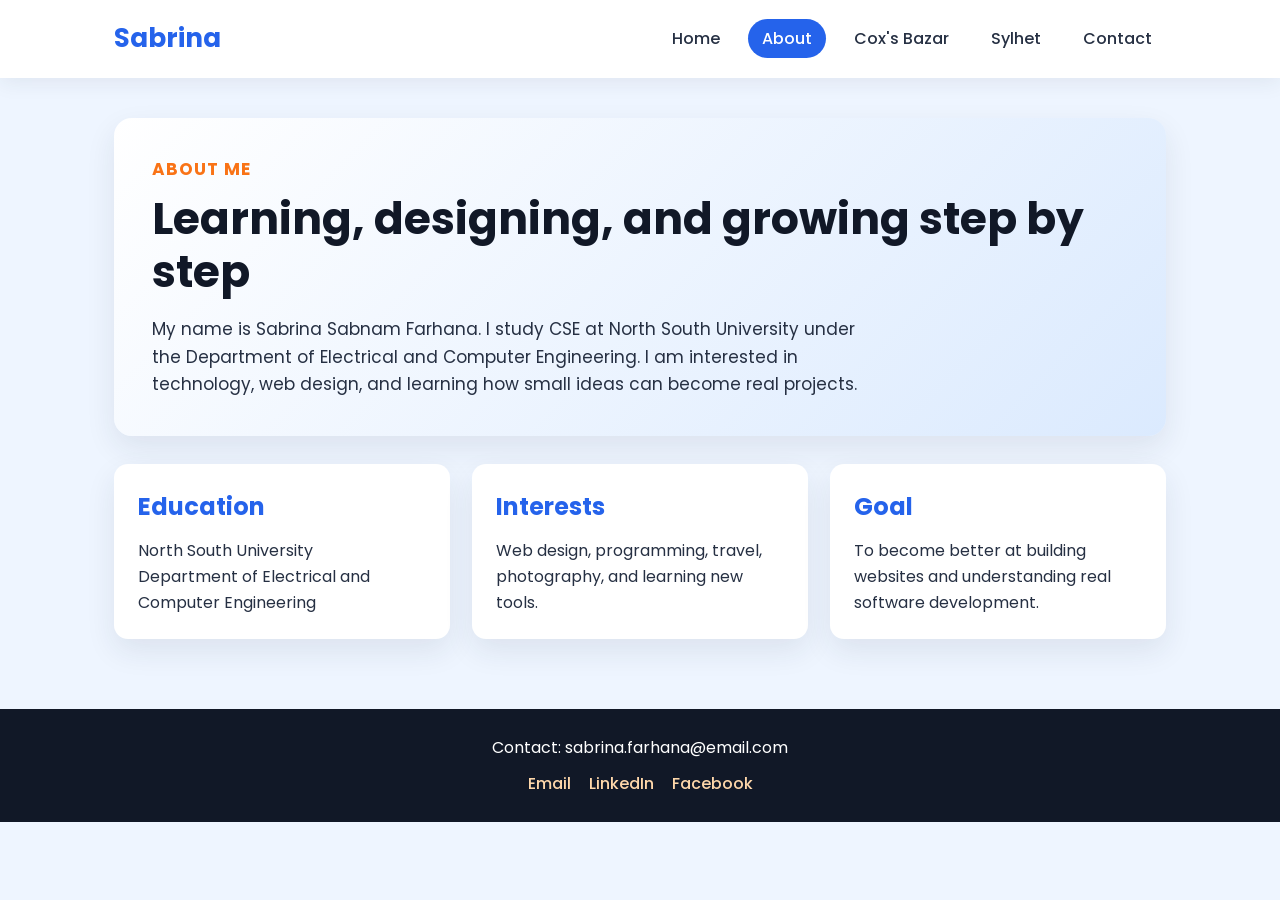
==== about.html @ 616295a6 "First commit manual coded" ====
<!DOCTYPE html>
<html lang="en">
<head>
    <meta charset="UTF-8">
    <meta name="viewport" content="width=device-width, initial-scale=1.0">
    <title>About Sabrina</title>
    <link rel="preconnect" href="https://fonts.googleapis.com">
    <link rel="preconnect" href="https://fonts.gstatic.com" crossorigin>
    <link href="https://fonts.googleapis.com/css2?family=Poppins:wght@400;500;600;700&display=swap" rel="stylesheet">
    <link rel="stylesheet" href="css/style.css">
</head>
<body>
    <header>
        <nav class="navbar">
            <a href="index.html" class="logo">Sabrina</a>
            <ul>
                <li><a href="index.html">Home</a></li>
                <li><a class="active" href="about.html">About</a></li>
                <li><a href="coxsbazar.html">Cox's Bazar</a></li>
                <li><a href="sylhet.html">Sylhet</a></li>
                <li><a href="contact.html">Contact</a></li>
            </ul>
        </nav>
    </header>

    <main>
        <section class="page-hero about-hero">
            <p class="small-title">About Me</p>
            <h1>Learning, designing, and growing step by step</h1>
            <p>
                My name is Sabrina Sabnam Farhana. I study CSE at North South University under the Department of Electrical and Computer Engineering.
                I am interested in technology, web design, and learning how small ideas can become real projects.
            </p>
        </section>

        <section class="info-grid">
            <div class="info-box">
                <h2>Education</h2>
                <p>North South University</p>
                <p>Department of Electrical and Computer Engineering</p>
            </div>
            <div class="info-box">
                <h2>Interests</h2>
                <p>Web design, programming, travel, photography, and learning new tools.</p>
            </div>
            <div class="info-box">
                <h2>Goal</h2>
                <p>To become better at building websites and understanding real software development.</p>
            </div>
        </section>
    </main>

    <footer>
        <p>Contact: sabrina.farhana@email.com</p>
        <div class="social-links">
            <a href="mailto:sabrina.farhana@email.com">Email</a>
            <a href="https://www.linkedin.com" target="_blank">LinkedIn</a>
            <a href="https://www.facebook.com" target="_blank">Facebook</a>
        </div>
    </footer>
</body>
</html>
---- css/style.css ----
* {
    box-sizing: border-box;
    margin: 0;
    padding: 0;
}

body {
    font-family: "Poppins", sans-serif;
    color: #263043;
    background: #eef5ff;
    line-height: 1.6;
}

a {
    text-decoration: none;
    color: inherit;
}

img {
    width: 100%;
    display: block;
}

header {
    background: #ffffff;
    box-shadow: 0 4px 20px rgba(38, 48, 67, 0.08);
    position: sticky;
    top: 0;
    z-index: 10;
}

.navbar {
    max-width: 1100px;
    margin: auto;
    padding: 18px 24px;
    display: flex;
    align-items: center;
    justify-content: space-between;
    gap: 20px;
}

.logo {
    font-size: 26px;
    font-weight: 700;
    color: #2563eb;
}

.navbar ul {
    list-style: none;
    display: flex;
    gap: 14px;
    flex-wrap: wrap;
    justify-content: center;
}

.navbar a:not(.logo) {
    padding: 8px 14px;
    border-radius: 20px;
    font-weight: 500;
    transition: 0.3s ease;
}

.navbar a:hover,
.navbar a.active {
    background: #2563eb;
    color: white;
}

main {
    max-width: 1100px;
    margin: auto;
    padding: 40px 24px;
}

.hero {
    min-height: 70vh;
    display: grid;
    grid-template-columns: 1.3fr 0.7fr;
    align-items: center;
    gap: 28px;
}

.hero-text h1,
.page-hero h1,
.travel-hero h1 {
    font-size: 44px;
    line-height: 1.2;
    margin: 10px 0 18px;
    color: #111827;
}

.hero-text p,
.page-hero p,
.travel-hero p {
    font-size: 17px;
    max-width: 720px;
}

.small-title {
    color: #f97316;
    font-weight: 700;
    letter-spacing: 1px;
    text-transform: uppercase;
    font-size: 14px;
}

.button {
    display: inline-block;
    margin-top: 24px;
    padding: 12px 22px;
    background: #2563eb;
    color: white;
    border-radius: 25px;
    font-weight: 600;
    transition: 0.3s ease;
}

.button:hover {
    background: #1d4ed8;
    transform: translateY(-3px);
}

.hero-card,
.info-box,
.place-card,
.destination-card {
    background: white;
    border-radius: 14px;
    box-shadow: 0 12px 30px rgba(38, 48, 67, 0.09);
}

.hero-card {
    padding: 28px;
    border-top: 5px solid #f97316;
}

.hero-card h2,
.info-box h2,
.place-card h2 {
    margin-bottom: 12px;
    color: #2563eb;
}

.section-title {
    text-align: center;
    margin: 45px 0 24px;
}

.section-title p {
    color: #f97316;
    font-weight: 600;
}

.section-title h2 {
    font-size: 34px;
}

.destination-grid {
    display: grid;
    grid-template-columns: repeat(2, 1fr);
    gap: 24px;
}

.destination-card {
    overflow: hidden;
    transition: 0.3s ease;
}

.destination-card:hover,
.place-card:hover,
.info-box:hover {
    transform: translateY(-6px);
}

.destination-card img {
    height: 240px;
    object-fit: cover;
}

.destination-card div {
    padding: 22px;
}

.destination-card h3 {
    color: #111827;
    font-size: 24px;
    margin-bottom: 8px;
}

.destination-card a {
    display: inline-block;
    margin-top: 14px;
    color: #2563eb;
    font-weight: 700;
}

.page-hero,
.travel-hero {
    background: white;
    border-radius: 18px;
    padding: 38px;
    box-shadow: 0 12px 30px rgba(38, 48, 67, 0.09);
}

.about-hero {
    background: linear-gradient(135deg, #ffffff, #dbeafe);
}

.info-grid,
.travel-cards {
    display: grid;
    grid-template-columns: repeat(3, 1fr);
    gap: 22px;
    margin-top: 28px;
}

.info-box,
.place-card {
    padding: 24px;
    transition: 0.3s ease;
}

.contact-section {
    display: grid;
    grid-template-columns: 0.8fr 1.2fr;
    gap: 24px;
    margin-top: 28px;
}

.contact-info {
    display: grid;
    gap: 18px;
}

.contact-form {
    background: white;
    border-radius: 14px;
    box-shadow: 0 12px 30px rgba(38, 48, 67, 0.09);
    padding: 26px;
    display: flex;
    flex-direction: column;
    gap: 12px;
}

.contact-form label {
    font-weight: 600;
    color: #111827;
}

.contact-form input,
.contact-form textarea {
    width: 100%;
    border: 1px solid #cbd5e1;
    border-radius: 10px;
    padding: 12px 14px;
    font-family: inherit;
    font-size: 15px;
}

.contact-form input:focus,
.contact-form textarea:focus {
    outline: none;
    border-color: #2563eb;
}

.contact-form button {
    margin-top: 8px;
    border: none;
    padding: 12px 18px;
    background: #2563eb;
    color: white;
    border-radius: 24px;
    font-family: inherit;
    font-weight: 600;
    cursor: pointer;
    transition: 0.3s ease;
}

.contact-form button:hover {
    background: #1d4ed8;
    transform: translateY(-3px);
}

.travel-hero {
    display: grid;
    grid-template-columns: 1fr 1fr;
    align-items: center;
    gap: 28px;
}

.travel-hero.reverse img {
    order: 2;
}

.travel-hero img {
    height: 360px;
    object-fit: cover;
    border-radius: 14px;
}

footer {
    margin-top: 30px;
    padding: 26px 24px;
    background: #111827;
    color: white;
    text-align: center;
}

.social-links {
    margin-top: 10px;
    display: flex;
    justify-content: center;
    gap: 18px;
    flex-wrap: wrap;
}

.social-links a {
    color: #fed7aa;
    font-weight: 500;
}

.social-links a:hover {
    color: white;
}

@media (max-width: 800px) {
    .navbar {
        flex-direction: column;
    }

    .hero,
    .travel-hero,
    .destination-grid,
    .info-grid,
    .travel-cards,
    .contact-section {
        grid-template-columns: 1fr;
    }

    .travel-hero.reverse img {
        order: 0;
    }

    .hero-text h1,
    .page-hero h1,
    .travel-hero h1 {
        font-size: 34px;
    }

    .travel-hero img {
        height: 280px;
    }
}

@media (max-width: 480px) {
    main {
        padding: 28px 16px;
    }

    .navbar ul {
        gap: 8px;
    }

    .navbar a:not(.logo) {
        padding: 7px 10px;
        font-size: 14px;
    }

    .hero-text h1,
    .page-hero h1,
    .travel-hero h1 {
        font-size: 28px;
    }

    .page-hero,
    .travel-hero {
        padding: 24px;
    }
}
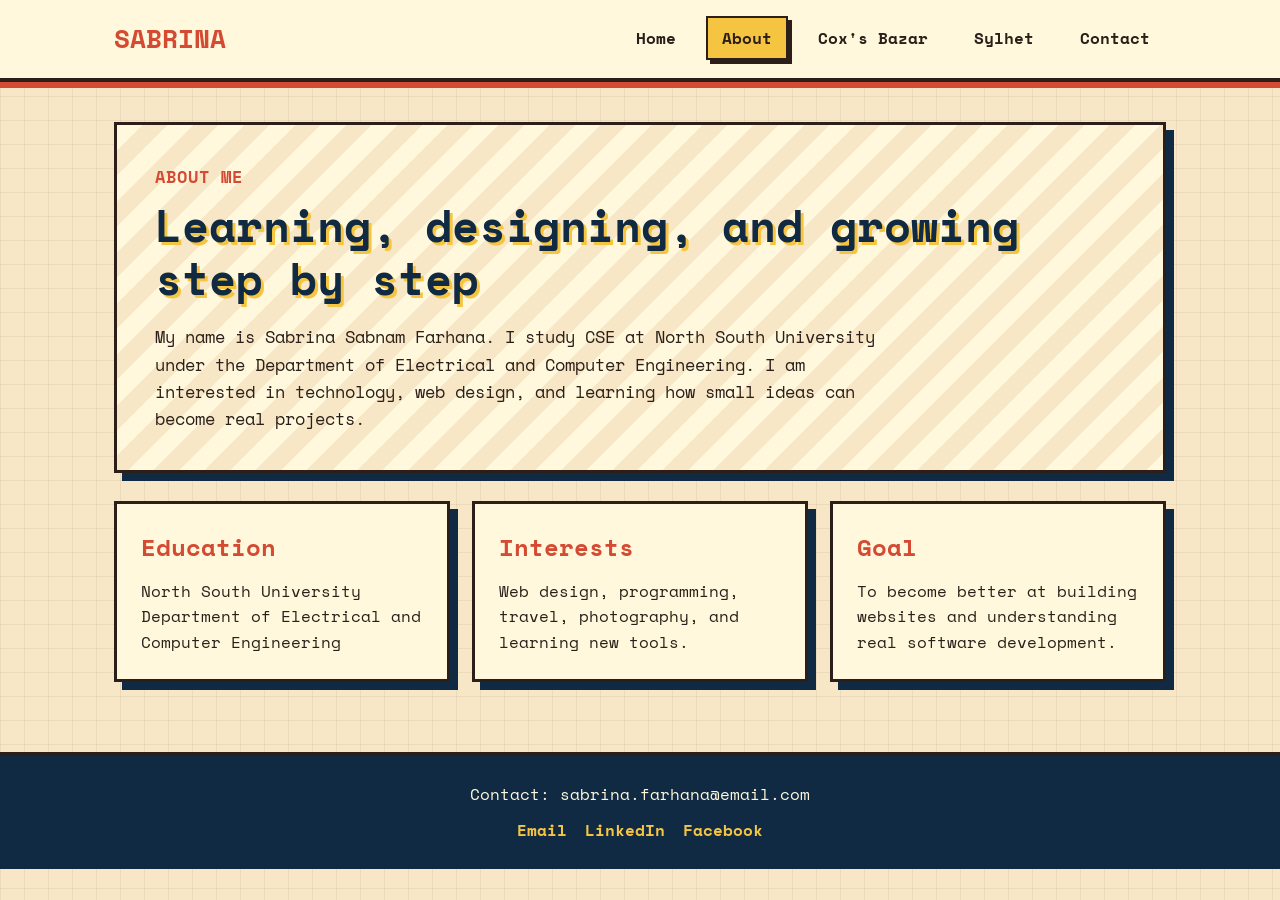
==== commit cef667cf: "made retro design with AI" ====
--- a/about.html
+++ b/about.html
@@ -6,7 +6,7 @@
     <title>About Sabrina</title>
     <link rel="preconnect" href="https://fonts.googleapis.com">
     <link rel="preconnect" href="https://fonts.gstatic.com" crossorigin>
-    <link href="https://fonts.googleapis.com/css2?family=Poppins:wght@400;500;600;700&display=swap" rel="stylesheet">
+    <link href="https://fonts.googleapis.com/css2?family=Space+Mono:wght@400;700&display=swap" rel="stylesheet">
     <link rel="stylesheet" href="css/style.css">
 </head>
 <body>
--- a/css/style.css
+++ b/css/style.css
@@ -5,9 +5,11 @@
 }
 
 body {
-    font-family: "Poppins", sans-serif;
-    color: #263043;
-    background: #eef5ff;
+    font-family: "Space Mono", monospace;
+    color: #2c1f1a;
+    background: #f7e7c6;
+    background-image: linear-gradient(rgba(44, 31, 26, 0.06) 1px, transparent 1px), linear-gradient(90deg, rgba(44, 31, 26, 0.06) 1px, transparent 1px);
+    background-size: 24px 24px;
     line-height: 1.6;
 }
 
@@ -22,8 +24,9 @@
 }
 
 header {
-    background: #ffffff;
-    box-shadow: 0 4px 20px rgba(38, 48, 67, 0.08);
+    background: #fff8dc;
+    border-bottom: 4px solid #2c1f1a;
+    box-shadow: 0 6px 0 #d44a32;
     position: sticky;
     top: 0;
     z-index: 10;
@@ -42,7 +45,8 @@
 .logo {
     font-size: 26px;
     font-weight: 700;
-    color: #2563eb;
+    color: #d44a32;
+    text-transform: uppercase;
 }
 
 .navbar ul {
@@ -55,15 +59,18 @@
 
 .navbar a:not(.logo) {
     padding: 8px 14px;
-    border-radius: 20px;
-    font-weight: 500;
+    border: 2px solid transparent;
+    border-radius: 0;
+    font-weight: 700;
     transition: 0.3s ease;
 }
 
 .navbar a:hover,
 .navbar a.active {
-    background: #2563eb;
-    color: white;
+    background: #f5c542;
+    border-color: #2c1f1a;
+    color: #2c1f1a;
+    box-shadow: 4px 4px 0 #2c1f1a;
 }
 
 main {
@@ -86,7 +93,8 @@
     font-size: 44px;
     line-height: 1.2;
     margin: 10px 0 18px;
-    color: #111827;
+    color: #102a43;
+    text-shadow: 3px 3px 0 #f5c542;
 }
 
 .hero-text p,
@@ -97,7 +105,7 @@
 }
 
 .small-title {
-    color: #f97316;
+    color: #d44a32;
     font-weight: 700;
     letter-spacing: 1px;
     text-transform: uppercase;
@@ -108,37 +116,42 @@
     display: inline-block;
     margin-top: 24px;
     padding: 12px 22px;
-    background: #2563eb;
-    color: white;
-    border-radius: 25px;
-    font-weight: 600;
+    background: #d44a32;
+    color: #fff8dc;
+    border: 3px solid #2c1f1a;
+    border-radius: 0;
+    font-weight: 700;
+    box-shadow: 5px 5px 0 #2c1f1a;
     transition: 0.3s ease;
 }
 
 .button:hover {
-    background: #1d4ed8;
-    transform: translateY(-3px);
+    background: #f5c542;
+    color: #2c1f1a;
+    transform: translate(3px, 3px);
+    box-shadow: 2px 2px 0 #2c1f1a;
 }
 
 .hero-card,
 .info-box,
 .place-card,
 .destination-card {
-    background: white;
-    border-radius: 14px;
-    box-shadow: 0 12px 30px rgba(38, 48, 67, 0.09);
+    background: #fff8dc;
+    border: 3px solid #2c1f1a;
+    border-radius: 0;
+    box-shadow: 8px 8px 0 #102a43;
 }
 
 .hero-card {
     padding: 28px;
-    border-top: 5px solid #f97316;
+    border-top: 8px solid #d44a32;
 }
 
 .hero-card h2,
 .info-box h2,
 .place-card h2 {
     margin-bottom: 12px;
-    color: #2563eb;
+    color: #d44a32;
 }
 
 .section-title {
@@ -147,8 +160,8 @@
 }
 
 .section-title p {
-    color: #f97316;
-    font-weight: 600;
+    color: #d44a32;
+    font-weight: 700;
 }
 
 .section-title h2 {
@@ -169,12 +182,15 @@
 .destination-card:hover,
 .place-card:hover,
 .info-box:hover {
-    transform: translateY(-6px);
+    transform: translate(-3px, -3px);
+    box-shadow: 11px 11px 0 #102a43;
 }
 
 .destination-card img {
     height: 240px;
     object-fit: cover;
+    border-bottom: 3px solid #2c1f1a;
+    filter: sepia(0.25) contrast(1.05) saturate(0.9);
 }
 
 .destination-card div {
@@ -182,7 +198,7 @@
 }
 
 .destination-card h3 {
-    color: #111827;
+    color: #102a43;
     font-size: 24px;
     margin-bottom: 8px;
 }
@@ -190,20 +206,21 @@
 .destination-card a {
     display: inline-block;
     margin-top: 14px;
-    color: #2563eb;
+    color: #d44a32;
     font-weight: 700;
 }
 
 .page-hero,
 .travel-hero {
-    background: white;
-    border-radius: 18px;
+    background: #fff8dc;
+    border: 3px solid #2c1f1a;
+    border-radius: 0;
     padding: 38px;
-    box-shadow: 0 12px 30px rgba(38, 48, 67, 0.09);
+    box-shadow: 8px 8px 0 #102a43;
 }
 
 .about-hero {
-    background: linear-gradient(135deg, #ffffff, #dbeafe);
+    background: repeating-linear-gradient(135deg, #fff8dc, #fff8dc 18px, #f7e7c6 18px, #f7e7c6 36px);
 }
 
 .info-grid,
@@ -233,9 +250,10 @@
 }
 
 .contact-form {
-    background: white;
-    border-radius: 14px;
-    box-shadow: 0 12px 30px rgba(38, 48, 67, 0.09);
+    background: #fff8dc;
+    border: 3px solid #2c1f1a;
+    border-radius: 0;
+    box-shadow: 8px 8px 0 #102a43;
     padding: 26px;
     display: flex;
     flex-direction: column;
@@ -244,14 +262,14 @@
 
 .contact-form label {
     font-weight: 600;
-    color: #111827;
+    color: #102a43;
 }
 
 .contact-form input,
 .contact-form textarea {
     width: 100%;
-    border: 1px solid #cbd5e1;
-    border-radius: 10px;
+    border: 2px solid #2c1f1a;
+    border-radius: 0;
     padding: 12px 14px;
     font-family: inherit;
     font-size: 15px;
@@ -260,16 +278,18 @@
 .contact-form input:focus,
 .contact-form textarea:focus {
     outline: none;
-    border-color: #2563eb;
+    border-color: #d44a32;
+    box-shadow: 4px 4px 0 #f5c542;
 }
 
 .contact-form button {
     margin-top: 8px;
     border: none;
     padding: 12px 18px;
-    background: #2563eb;
-    color: white;
-    border-radius: 24px;
+    background: #d44a32;
+    color: #fff8dc;
+    border: 3px solid #2c1f1a;
+    border-radius: 0;
     font-family: inherit;
     font-weight: 600;
     cursor: pointer;
@@ -277,8 +297,9 @@
 }
 
 .contact-form button:hover {
-    background: #1d4ed8;
-    transform: translateY(-3px);
+    background: #f5c542;
+    color: #2c1f1a;
+    transform: translate(3px, 3px);
 }
 
 .travel-hero {
@@ -295,14 +316,17 @@
 .travel-hero img {
     height: 360px;
     object-fit: cover;
-    border-radius: 14px;
+    border: 3px solid #2c1f1a;
+    border-radius: 0;
+    filter: sepia(0.25) contrast(1.05) saturate(0.9);
 }
 
 footer {
     margin-top: 30px;
     padding: 26px 24px;
-    background: #111827;
-    color: white;
+    background: #102a43;
+    border-top: 4px solid #2c1f1a;
+    color: #fff8dc;
     text-align: center;
 }
 
@@ -315,8 +339,8 @@
 }
 
 .social-links a {
-    color: #fed7aa;
-    font-weight: 500;
+    color: #f5c542;
+    font-weight: 700;
 }
 
 .social-links a:hover {
